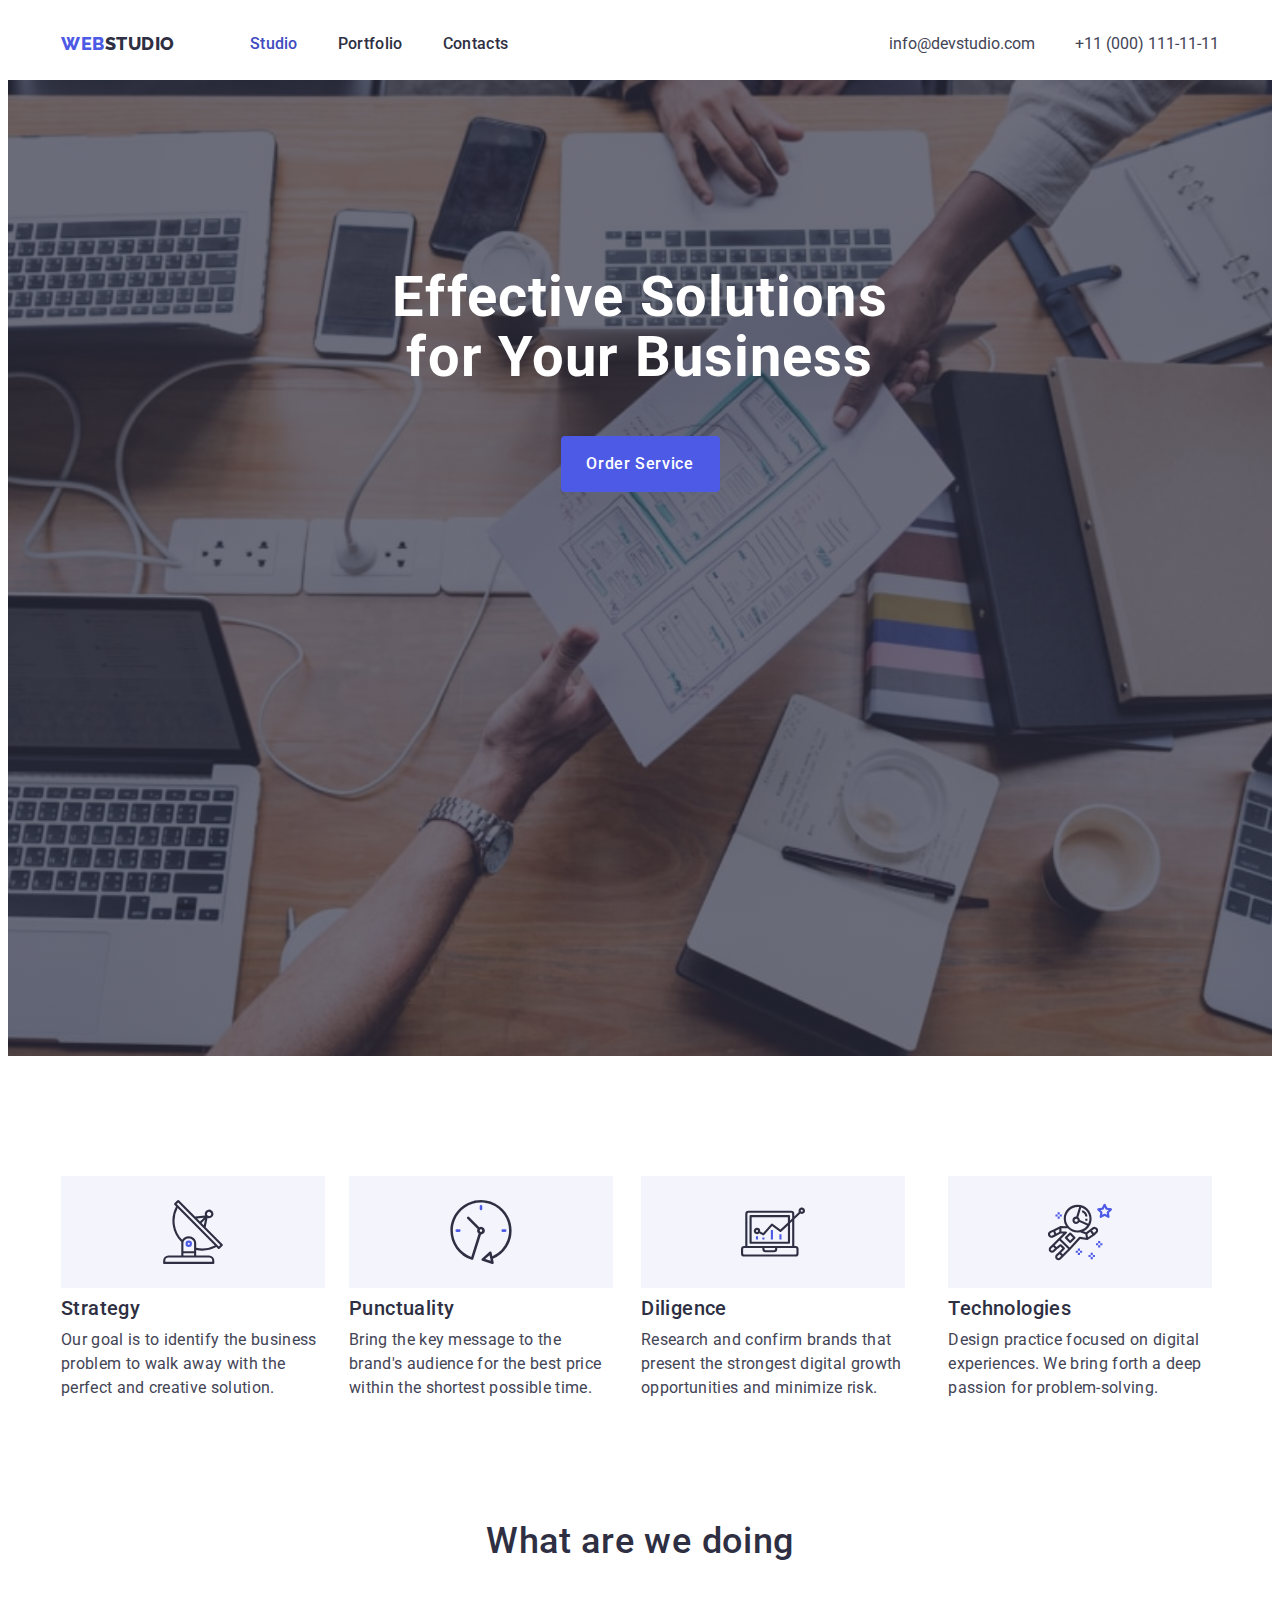
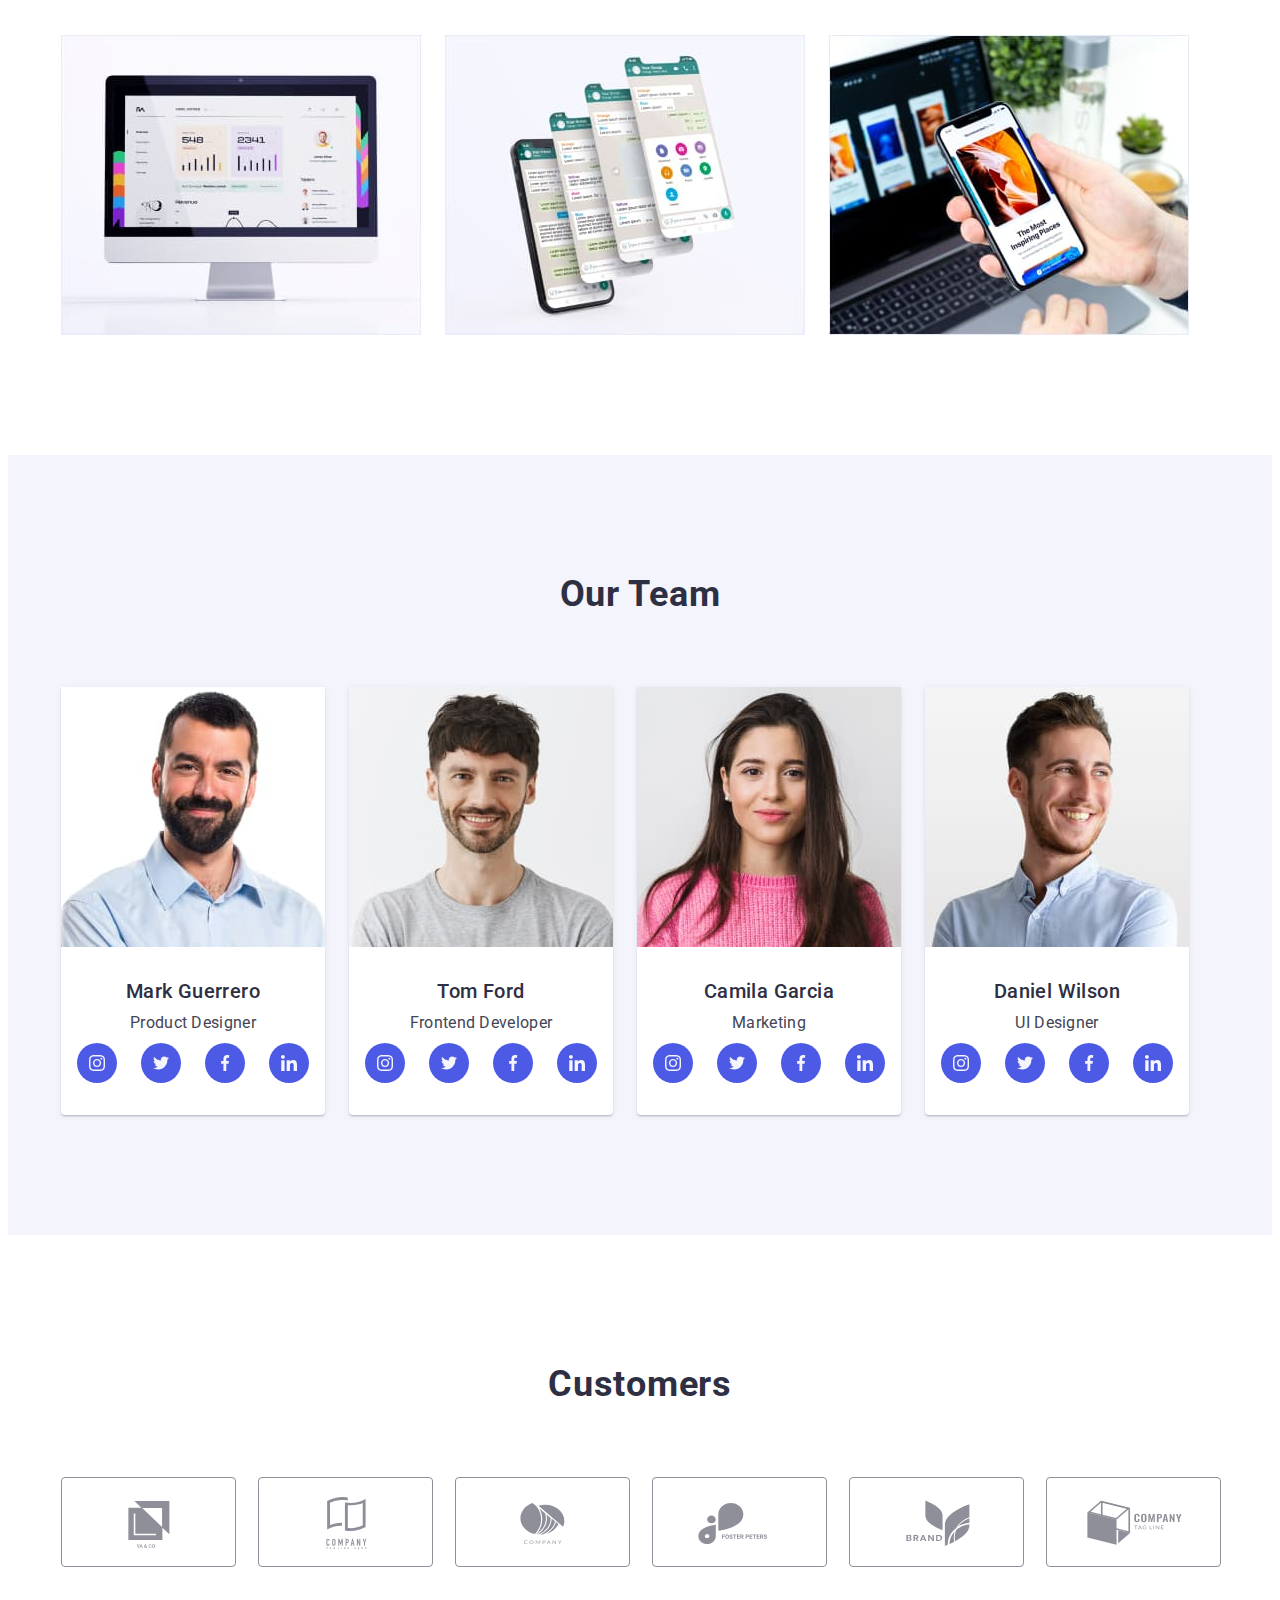
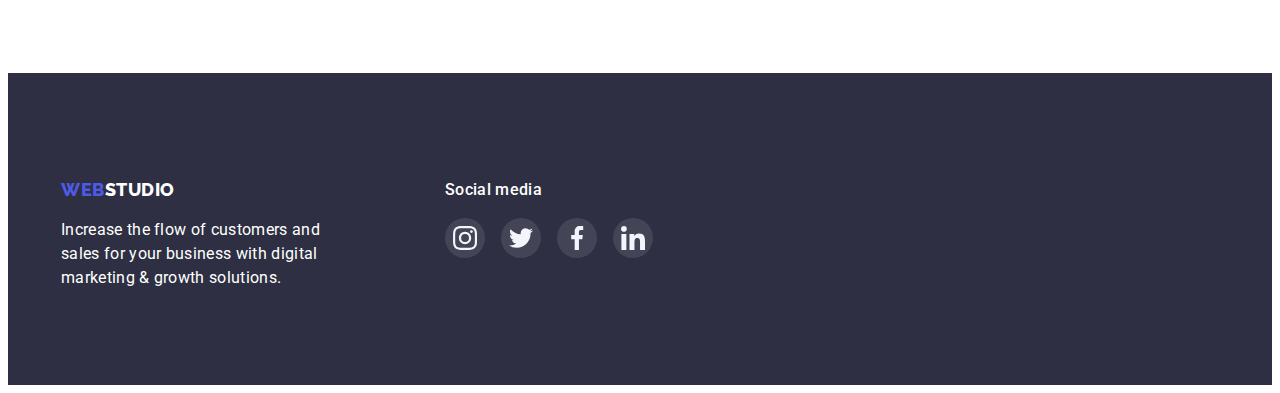
==== index.html @ e16c36f2 "Initial commit" ====
<!DOCTYPE html>
<html lang="en">

<head>
    <meta charset="UTF-8">
    <meta http-equiv="X-UA-Compatible" content="IE=edge">
    <meta name="viewport" content="width=device-width, initial-scale=1.0">
    <title>Web Studio</title>
    <link
        href="https://fonts.googleapis.com/css2?family=Raleway:wght@800&family=Roboto:wght@400;500;700;900&display=swap"
        rel="stylesheet">
    <link href="https://cdnjs.cloudflare.com/ajax/libs/modern-normalize/1.1.0/modern-normalize.min.css" rel="stylesheet"
        integrity="sha512-wpPYUAdjBVSE4KJnH1VR1HeZfpl1ub8YT/NKx4PuQ5NmX2tKuGu6U/JRp5y+Y8XG2tV+wKQpNHVUX03MfMFn9Q=="
        crossorigin="anonymous" referrerpolicy="no-referrer" />
    <link rel="stylesheet" href="./styles/styles.css">
</head>

<body>
    <header class="header">
        <div class="container ">
            <nav class="header-nav">
                <a href="./index.html" class="logo link"><span class="colored-logo-part">Web</span><span
                        class="header-logo">Studio</span> </a>
                <ul class="nav-list list">
                    <li class="nav-item">
                        <a href="./index.html" class="nav-link link current">Studio</a>
                    </li>
                    <li class="nav-item">
                        <a href="./portfolio.html" class="nav-link link">Portfolio</a>
                    </li>
                    <li class="nav-item">
                        <a href="" class="nav-link link">Contacts</a>
                    </li>
                </ul>
            </nav>
            <address class="address">
                <ul class="address-list list">
                    <li class="address-item"><a href="mailto:info@devstudio.com"
                            class="address-link link address-mail">info@devstudio.com</a></li>
                    <li class="address-item"><a href="tel:+110001111111" class="address-link link address-tel">+11 (000)
                            111-11-11</a></li>
                </ul>
            </address>
        </div>
    </header>
    <main>
        <section class="hero">
            <div class="container">
                <h1 class="hero-title">Effective Solutions for Your Business</h1>
                <button type="button" class="hero-button button">Order Service</button>
            </div>
        </section>
        <section class="advantages">
            <div class="container">
                <h2 class="visually-hidden">Advantages</h2>
                <ul class="advantages-list list">
                    <li class="advantages-item">
                        <div class='advantages-wrap'>
                            <svg class="advantages-icon">
                                <use href="./images/icons.svg#icon-antenna" width="64" height="64"></use>
                            </svg>
                        </div>
                        <h3 class="advantages-title">Strategy</h3>
                        <p class="advantages-text">Our goal is to identify the business problem to walk away with the perfect and creative solution.</p>
                        
                    </li>
                    <li class="advantages-item">
                        <div class='advantages-wrap'>
                            <svg class="advantages-icon">
                                <use href="./images/icons.svg#icon-clock" width="64" height="64"></use>
                            </svg>
                        </div>
                        <h3 class="advantages-title">Punctuality</h3>
                        <p class="advantages-text">Bring the key message to the brand's audience for the best price
                            within the shortest possible time.</p>
                    </li>
                    <li class="advantages-item">
                        <div class='advantages-wrap'>
                            <svg class="advantages-icon">
                                <use href="./images/icons.svg#icon-diagram" width="64" height="64"></use>
                            </svg>
                        </div>
                        <h3 class="advantages-title">Diligence</h3>
                        <p class="advantages-text">Research and confirm brands that present the strongest digital growth
                            opportunities and minimize risk.</p>
                    </li>
                    <li class="advantages-item">
                        <div class='advantages-wrap'>
                            <svg class="advantages-icon">
                                <use href="./images/icons.svg#icon-astronaut" width="64" height="64"></use>
                            </svg>
                        </div>
                        <h3 class="advantages-title">Technologies</h3>
                        <p class="advantages-text">Design practice focused on digital experiences. We bring forth a deep
                            passion for problem-solving.</p>
                    </li>
                </ul>
            </div>
        </section>
        <section class="work">
            <div class="container">
                <h2 class="work-title">What are we doing</h2>
                <ul class="work-list list">
                    <li class="work-item">
                        <img src="./images/img1.jpg" alt="computer" width="360">
                    </li>
                    <li class="work-item">
                        <img src="./images/img2.jpg" alt="smartphone" width="360">
                    </li>
                    <li class="work-item">
                        <img src="./images/img3.jpg" alt="smartphone on desktop backgroung" width="360">
                    </li>
                </ul>
            </div>
        </section>
        <section class="team">
            <div class="container">
                <h2 class="team-title title">Our Team</h2>
                <ul class="team-list list">
                    <li class="team-item">
                        <img src="./images/member1.jpg" alt="team member 1" width="264">
                        <div>
                            <h3 class="secondary-title">Mark Guerrero</h3>
                            <p class="team-text">Product Designer</p>
                            <ul class="team-soc-list list">
                                <li class="team-soc-item">
                                    <a href="" class="team-soc-link link">
                                        <svg class="team-soc-icon" width="16px" height="16px">
                                            <use href="./images/icons.svg#icon-instagram"></use>
                                        </svg>
                                    </a>
                                </li>
                                <li class="team-soc-item">
                                    <a href="" class="team-soc-link link">
                                        <svg class="team-soc-icon" width="16px" height="16px">
                                            <use href="./images/icons.svg#icon-twitter"></use>
                                        </svg>
                                    </a>
                                </li>
                                <li class="team-soc-item">
                                    <a href="" class="team-soc-link link">
                                        <svg class="team-soc-icon" width="16px" height="16px">
                                            <use href="./images/icons.svg#icon-facebook"></use>
                                        </svg>
                                    </a>
                                </li>
                                <li class="team-soc-item">
                                    <a href="" class="team-soc-link link">
                                        <svg class="team-soc-icon" width="16px" height="16px">
                                            <use href="./images/icons.svg#icon-linkedin"></use>
                                        </svg>
                                    </a>
                                </li>
                            </ul>
                        </div>
                    </li>
                    <li class="team-item">
                        <img src="./images/member2.jpg" alt="team member 2" width="264">
                        <div>
                            <h3 class="secondary-title">Tom Ford</h3>
                            <p class="team-text">Frontend Developer</p>
                            <ul class="team-soc-list list">
                                <li class="team-soc-item">
                                    <a href="" class="team-soc-link link">
                                        <svg class="team-soc-icon" width="16px" height="16px">
                                            <use href="./images/icons.svg#icon-instagram"></use>
                                        </svg>
                                    </a>
                                </li>
                                <li class="team-soc-item">
                                    <a href="" class="team-soc-link link">
                                        <svg class="team-soc-icon" width="16px" height="16px">
                                            <use href="./images/icons.svg#icon-twitter"></use>
                                        </svg>
                                    </a>
                                </li>
                                <li class="team-soc-item">
                                    <a href="" class="team-soc-link link">
                                        <svg class="team-soc-icon" width="16px" height="16px">
                                            <use href="./images/icons.svg#icon-facebook"></use>
                                        </svg>
                                    </a>
                                </li>
                                <li class="team-soc-item">
                                    <a href="" class="team-soc-link link">
                                        <svg class="team-soc-icon" width="16px" height="16px">
                                            <use href="./images/icons.svg#icon-linkedin"></use>
                                        </svg>
                                    </a>
                                </li>
                            </ul>
                        </div>
                    </li>
                    <li class="team-item">
                        <img src="./images/member3.jpg" alt="team member 2" width="264">
                        <div>
                            <h3 class="secondary-title">Camila Garcia</h3>
                            <p class="team-text">Marketing</p>
                            <ul class="team-soc-list list">
                                <li class="team-soc-item">
                                    <a href="" class="team-soc-link link">
                                        <svg class="team-soc-icon" width="16px" height="16px">
                                            <use href="./images/icons.svg#icon-instagram"></use>
                                        </svg>
                                    </a>
                                </li>
                                <li class="team-soc-item">
                                    <a href="" class="team-soc-link link">
                                        <svg class="team-soc-icon" width="16px" height="16px">
                                            <use href="./images/icons.svg#icon-twitter"></use>
                                        </svg>
                                    </a>
                                </li>
                                <li class="team-soc-item">
                                    <a href="" class="team-soc-link link">
                                        <svg class="team-soc-icon" width="16px" height="16px">
                                            <use href="./images/icons.svg#icon-facebook"></use>
                                        </svg>
                                    </a>
                                </li>
                                <li class="team-soc-item">
                                    <a href="" class="team-soc-link link">
                                        <svg class="team-soc-icon" width="16px" height="16px">
                                            <use href="./images/icons.svg#icon-linkedin"></use>
                                        </svg>
                                    </a>
                                </li>
                            </ul>
                        </div>
                    </li>
                    <li class="team-item">
                        <img src="./images/member4.jpg" alt="team member 4" width="264">
                        <div>
                            <h3 class="secondary-title">Daniel Wilson</h3>
                            <p class="team-text">UI Designer</p>
                            <ul class="team-soc-list list">
                                <li class="team-soc-item">
                                    <a href="" class="team-soc-link link">
                                        <svg class="team-soc-icon" width="16px" height="16px">
                                            <use href="./images/icons.svg#icon-instagram"></use>
                                        </svg>
                                    </a>
                                </li>
                                <li class="team-soc-item">
                                    <a href="" class="team-soc-link link">
                                        <svg class="team-soc-icon" width="16px" height="16px">
                                            <use href="./images/icons.svg#icon-twitter"></use>
                                        </svg>
                                    </a>
                                </li>
                                <li class="team-soc-item">
                                    <a href="" class="team-soc-link link">
                                        <svg class="team-soc-icon" width="16px" height="16px">
                                            <use href="./images/icons.svg#icon-facebook"></use>
                                        </svg>
                                    </a>
                                </li>
                                <li class="team-soc-item">
                                    <a href="" class="team-soc-link link">
                                        <svg class="team-soc-icon" width="16px" height="16px">
                                            <use href="./images/icons.svg#icon-linkedin"></use>
                                        </svg>
                                    </a>
                                </li>
                            </ul>
                        </div>
                    </li>
                </ul>
            </div>
        </section>
        <section class="customers">
            <div class="container">
            <h2 class="customers-title">Customers</h2>
            <ul class="customers-list list">
                <li class="customers-item">
                    <a href="" class="customers-link link">
                        <svg class="customers-icon" width="104" height="56">
                            <use href="./images/icons.svg#icon-Logo1"></use>
                        </svg>
                    </a>
                </li>
                <li class="customers-item">
                    <a href="" class="customers-link link">
                        <svg class="customers-icon" width="104" height="56">
                            <use href="./images/icons.svg#icon-Logo2"></use>
                        </svg>
                    </a>
                </li>
                <li class="customers-item">
                    <a href="" class="customers-link link">
                        <svg class="customers-icon"width="104" height="56">
                            <use href="./images/icons.svg#icon-Logo3"></use>
                        </svg>
                    </a>
                </li>
                <li class="customers-item">
                    <a href="" class="customers-link link">
                        <svg class="customers-icon" width="104" height="56">
                            <use href="./images/icons.svg#icon-Logo4"></use>
                        </svg>
                    </a>
                </li>
                <li class="customers-item">
                    <a href="" class="customers-link link" >
                        <svg class="customers-icon" width="104" height="56">
                            <use href="./images/icons.svg#icon-Logo5"></use>
                        </svg>
                    </a>
                </li>
                <li class="customers-item">
                    <a href="" class="customers-link link">
                        <svg class="customers-icon" width="104" height="56">
                            <use href="./images/icons.svg#icon-Logo6"></use>
                        </svg>
                    </a>
                </li>
            </ul>
            </div>
        </section>
    </main>
    <footer class="footer">
        <div class="container">
            <div class="footer-info">
            <a href="./index.html" class="logo link"><span class="colored-logo-part">Web</span><span
                    class="footer-logo-part">Studio</span> </a>
            <p class="footer-text">Increase the flow of customers and sales for your business with digital marketing &
                growth solutions.</p>
            </div>
            <div>
            <p class="social-media-title">Social media</p>
            <ul class="social-media-list list">
                <li class="social-media-item ">
                    <a href="" class="social-media-link link">
                        <svg class="social-media-icon" width="24px" height="24px">
                            <use href="./images/icons.svg#icon-instagram"></use>
                        </svg>
                    </a>
                </li>
                <li class="social-media-item ">
                    <a href="" class="social-media-link link">
                        <svg class="social-media-icon" width="24px" height="24px">
                            <use href="./images/icons.svg#icon-twitter"></use>
                        </svg>
                    </a>
                </li>
                <li class="social-media-item ">
                    <a href="" class="social-media-link link">
                        <svg class="social-media-icon" width="24px" height="24px">
                            <use href="./images/icons.svg#icon-facebook"></use>
                        </svg>
                    </a>
                </li>
                <li class="social-media-item ">
                    <a href="" class="social-media-link link">
                        <svg class="social-media-icon" width="24px" height="24px">
                            <use href="./images/icons.svg#icon-linkedin"></use>
                        </svg>
                    </a>
                </li>
            </ul>
            </div>
        </div>
    </footer>
</body>

</html>
---- styles/styles.css ----
:root {
    --hero-title-color: #FFFFFF;
    --hero-l-grad: linear-gradient(to right, rgba(46, 47, 66, 0.7), rgba(46, 47, 66, 0.7));
    --main-color: #2E2F42;
    --main-text-color: #434455;
    --logo-color: #4D5AE5;
    --main-active-color: #404BBF;
    --secondary-active-color: #31D0AA;
    --bg-color: #F4F4FD;
    --border-color: #E7E9FC;
    --helper-color: #8E8F99;
}

p,
h1,
h2,
h3,
h4,
h5,
h6 {
    margin: 0;
}

ul {
    margin: 0;
    padding-left: 0;
}

.container {
    width: 100%;
    max-width: 1158px;
    padding-left: 15px;
    padding-right: 15px;
    margin: 0 auto;
    /* outline: 2px solid red; */
}

body {
    font-family: Roboto, sans-serif;
    color: var(--main-text-color);
    background-color: var(--hero-title-color);
}

.link {
    text-decoration: none;
}

.list {
    list-style: none;
}

button {
    font-family: inherit;
    cursor: pointer;
}

img {
    display: block;
}

/* -----------------------------HEADER------------------------ */

.portfolio-header {
    border-bottom: 1px solid var(--border-color);
}

.header .container {
    display: flex;
    align-items: center;
}

.header-nav {
    display: flex;
    align-items: center;
}

.nav-list {
    display: flex;
    gap: 40px;
}

.header .logo {
    display: block;
    padding-top: 24px;
    padding-bottom: 24px;
    font-family: 'Raleway', sans-serif;
    font-weight: 800;
    font-size: 18px;
    line-height: 1.33;
    letter-spacing: 0.03em;
    text-transform: uppercase;
    margin-right: 75px;
}


.colored-logo-part {
    color: var(--logo-color);
}

.header-logo {
    color: var(--main-color);
}

.nav-link {
    display: block;
    font-weight: 500;
    font-size: 16px;
    line-height: 1.5;
    letter-spacing: 0.02em;
    color: var(--main-color);
    padding-top: 24px;
    padding-bottom: 24px;
}

.nav-link:is(:active, :focus, :hover) {
    color: var(--main-active-color);
    
}

.address {
    margin-left: auto;
}

.address-link {
    display: block;
    padding-top: 24px;
    padding-bottom: 24px;
}

.address-tel,
.address-mail {
    font-style: normal;
    font-size: 16px;
    line-height: 1.5;
    color: var(--main-text-color);
}

.address-link:is(:active, :focus, :hover) {
    color: var(--main-active-color);
}

.address-list {
    font-style: normal;
    display: flex;
    gap: 40px;
}

.mail {
    margin-left: 330px;
}

.current {
    color: var(--main-active-color);
}

/* -----------------------------HERO------------------------ */

.hero {
    max-width: 1440px;
    height: 600px;
    margin-left: auto;
    margin-right: auto;
    background-image: var(--hero-l-grad), url(../images/hero-bgr.jpeg);
    background-repeat: no-repeat;
    background-position: center;
    background-size: cover;
    padding-top: 188px;
    padding-bottom: 188px;
}

.hero-title {
    display: block;
    margin: 0 auto 48px auto;
    text-align: center;
    width: 496px;
    font-size: 56px;
    line-height: 1.07;
    letter-spacing: 0.02em;
    color: var(--hero-title-color);
}

.button {
    width: 159px;
    height: 56px;
    font-weight: 500;
    font-size: 16px;
    line-height: 1.5;
    letter-spacing: .04em;
    color: var(--hero-title-color);
    background-color: var(--logo-color);
    border: none;
    border-radius: 4px;
    margin: 0 auto;
    display: block;
}

.button:is(:active, :focus, :hover) {
    background-color: var(--main-active-color);
    border-color: transparent;
}

/* -----------------------------ADVANTAGES------------------------ */

.advantages {
    padding-top: 120px;
}

.advantages-wrap {
    display: flex;
    align-items: center;
    justify-content: center;
    width: 264px;
    height: 112px;
    background-color: var(--bg-color);
}

.advantages-icon {
    width: 64px;
    height: 64px;
    fill: var(--main-color);
}

.advantages-list {
    display: flex;
    justify-content: center;
    align-items: center;
    gap: 24px;
}

.visually-hidden {
    position: absolute;
    width: 1px;
    height: 1px;
    margin: -1px;
    border: 0;
    padding: 0;
    white-space: nowrap;
    clip-path: inset(100%);
    clip: rect(0 0 0 0);
    overflow: hidden;
}

.advantages-title {
    font-weight: 500;
    font-size: 20px;
    line-height: 1.2;
    letter-spacing: 0.02em;
    color: var(--main-color);
    margin-top: 8px;
    margin-bottom: 8px;
}

.advantages-text {
    font-size: 16px;
    line-height: 1.5;
    letter-spacing: 0.02em;
    color: inherit;
}

/* -----------------------------WORK------------------------ */

.work {
    padding-top: 120px;
    padding-bottom: 120px;
}

.work-title {
    margin-bottom: 72px;
    text-align: center;
    font-weight: 500;
    font-size: 36px;
    line-height: 1.2;
    letter-spacing: 0.02em;
    color: var(--main-color);
}

.work-list {
    display: flex;
    gap: 24px;
}

.work-text {
    font-size: 16px;
    line-height: 1.5;
    letter-spacing: 0.02em;
    color: inherit;
}

/* -----------------------------TEAM------------------------ */

.team {
    background-color: var(--bg-color);
    padding-top: 120px;
    padding-bottom: 120px;
}

.team-list {
    display: flex;
    gap: 24px;
}

.team-title {
    margin-bottom: 72px;
    text-align: center;
    font-size: 36px;
    line-height: 1.11;
    letter-spacing: 0.02em;
    color: var(--main-color);
}

.team-item {
    background-color: var(--hero-title-color);
    box-shadow: 0px 1px 6px rgba(46, 47, 66, 0.08), 0px 1px 1px rgba(46, 47, 66, 0.16), 0px 2px 1px rgba(46, 47, 66, 0.08);
    border-radius: 0px 0px 4px 4px;
}

.team-item div {
    text-align: center;
    padding-top: 32px;
    padding-bottom: 32px;
}

.secondary-title {
    font-weight: 500;
    font-size: 20px;
    line-height: 1.2;
    letter-spacing: 0.02em;
    color: var(--main-color);
    margin-bottom: 8px;
}

.team-text {
    font-size: 16px;
    line-height: 1.5;
    letter-spacing: 0.02em;
    color: inherit;
}

.team-soc-list {
    display: flex;
    justify-content: center;
    gap: 24px;
    margin-top: 8px;
}

.team-soc-item {
    width: 40px;
    height: 40px;
}

.team-soc-link {
    display: flex;
    justify-content: center;
    align-items: center;
    width: 100%;
    height: 100%;
    border-radius: 50%;
    background-color: var(--logo-color);
}

.team-soc-link:is(:hover, :focus) {
    background-color: var(--main-active-color);
}

.team-soc-icon {
    fill: var(--bg-color);
}

/* -----------------------------CUSTOMERS------------------------ */

.customers {
    padding-top: 130px;
    padding-bottom: 108px;
}

.customers-title {
    font-size: 36px;
    line-height: 1.11;
    letter-spacing: 0.02em;
    text-align: center;
    margin-bottom: 72px;
    color: var(--main-color);
}

.customers-list {
    display: flex;
    gap: 24px;
}

.customers-item {
    width: calc((100% - 120px) / 6);
    height: 88px;
}

.customers-link {
    width: 100%;
    height: 100%;
    border: 1px solid var(--helper-color);
    border-radius: 4px;
    display: flex;
    justify-content: center;
    align-items: center;
    color: var(--helper-color);
}

.customers-icon {
    fill: currentColor;
}

.customers-link:is(:hover, :focus) {
    border-color: var(--main-active-color);
    color: var(--main-active-color);
}

/* -----------------------------GALLERY------------------------ */

.gallery {
    padding-top: 96px;
    padding-bottom: 120px;
}

.buttons-list {
    display: flex;
    gap: 24px;
    justify-content: center;
    align-content: center;
    margin-bottom: 72px;
}

.gallery-item {
    box-shadow: 0px 1px 6px rgba(46, 47, 66, 0.08);
}

.gallery-link {
    display: block;
}

.gallery-link:is(:hover, :focus) {
    box-shadow: 
    0px 1px 6px rgba(46, 47, 66, 0.08), 
    0px 1px 1px rgba(46, 47, 66, 0.16), 
    0px 2px 1px rgba(46, 47, 66, 0.08);
}

.gallery-button {
    padding: 12px 24px;
    font-weight: 500;
    font-size: 16px;
    line-height: 1.5;
    text-align: center;
    letter-spacing: 0.04em;
    height: 48px;
    border: 1px solid var(--border-color);
    border-radius: 4px;
    color: var(--logo-color);
    background-color: var(--bg-color);
}

.gallery-button:is(:hover, :focus) {
    font-family: inherit;
    color: var(--hero-title-color);
    background-color: var(--main-active-color);
    border-color: transparent;
    box-shadow: 
    0px 3px 1px rgba(0, 0, 0, 0.1), 
    0px 2px 1px rgba(0, 0, 0, 0.08), 
    0px 2px 2px rgba(0, 0, 0, 0.12);
}

.gallery-list {
    display: flex;
    flex-wrap: wrap;
    gap: 24px;
}

.gallery-info {
    padding-top: 32px;
    padding-left: 16px;
    padding-bottom: 32px;
    border-top: none;
    border: 1px solid var(--border-color);
}

.gallery-title {
    font-weight: 500;
    font-size: 20px;
    line-height: 1.2;
    letter-spacing: 0.02em;
    color: var(--main-color);
    margin-bottom: 8px;
}

.gallery-text {
    color: var(--main-text-color);
    font-size: 16px;
    line-height: 1.5;
    letter-spacing: 0.02em;
}

/* -----------------------------FOOTER------------------------ */

.footer {
    padding-top: 105px;
    padding-bottom: 95px;
    background-color: var(--main-color);
}

.footer .container {
    display: flex;
    gap: 120px;
}

.footer .logo {
    font-family: 'Raleway', sans-serif;
    font-weight: 800;
    font-size: 18px;
    line-height: 1.33;
    letter-spacing: 0.03em;
    text-transform: uppercase;
}

.footer-logo-part {
    color: var(--hero-title-color);
}

.footer-text {
    margin-top: 16px;
    width: 264px;
    font-size: 16px;
    line-height: 1.5;
    letter-spacing: 0.02em;
    color: var(--hero-title-color);
}

.social-media-title {
    font-weight: 500;
    font-size: 16px;
    line-height: 1.5;
    letter-spacing: 0.02em;
    color: var(--hero-title-color);
    margin-bottom: 16px;
}

.social-media-list {
    display: flex;
    justify-content: center;
    gap: 16px;
}

.social-media-item {
    width: 40px;
    height: 40px;
}

.social-media-link {
    width: 100%;
    height: 100%;
    border-radius: 50%;
    display: flex;
    justify-content: center;
    align-items: center;
    background-color: rgba(255, 255, 255, 0.1);
}

.social-media-link:is(:hover, :focus) {
    background-color: var(--secondary-active-color);
}

.social-media-icon {
    fill: var(--bg-color);
}
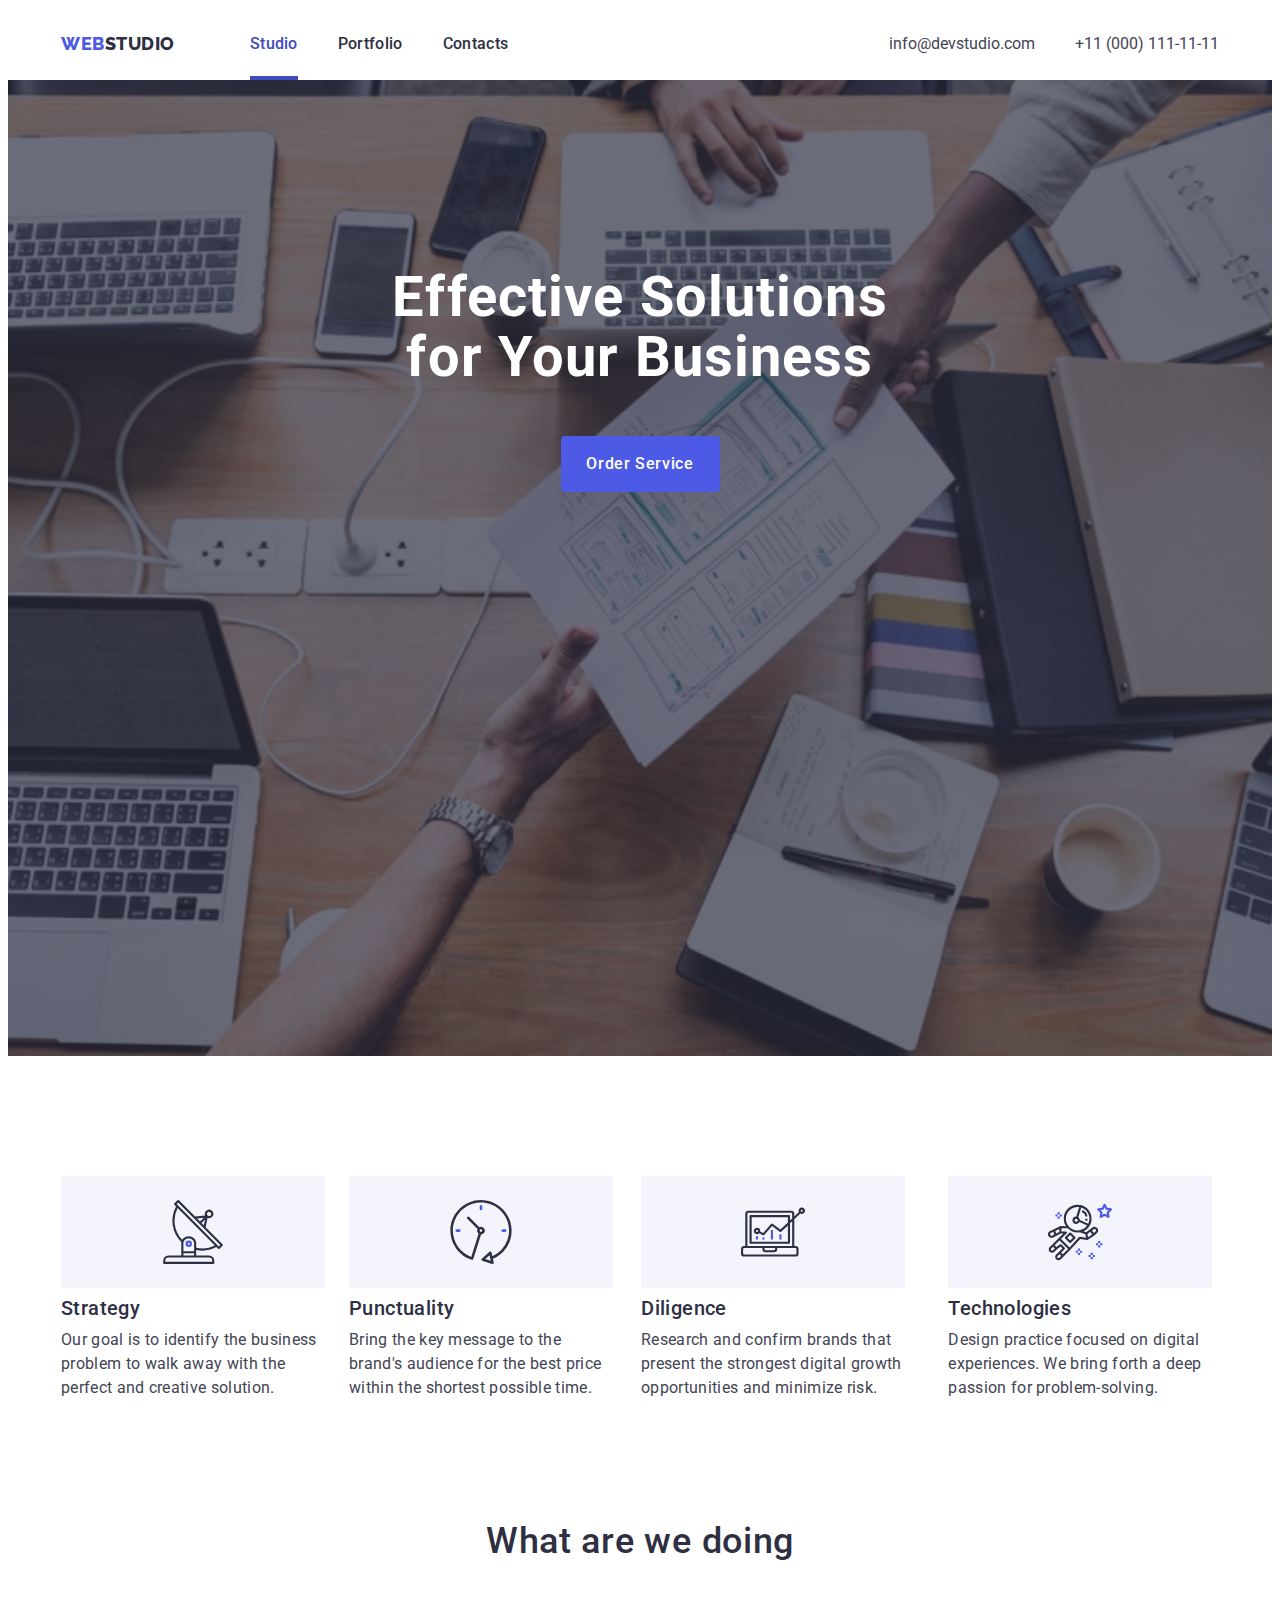
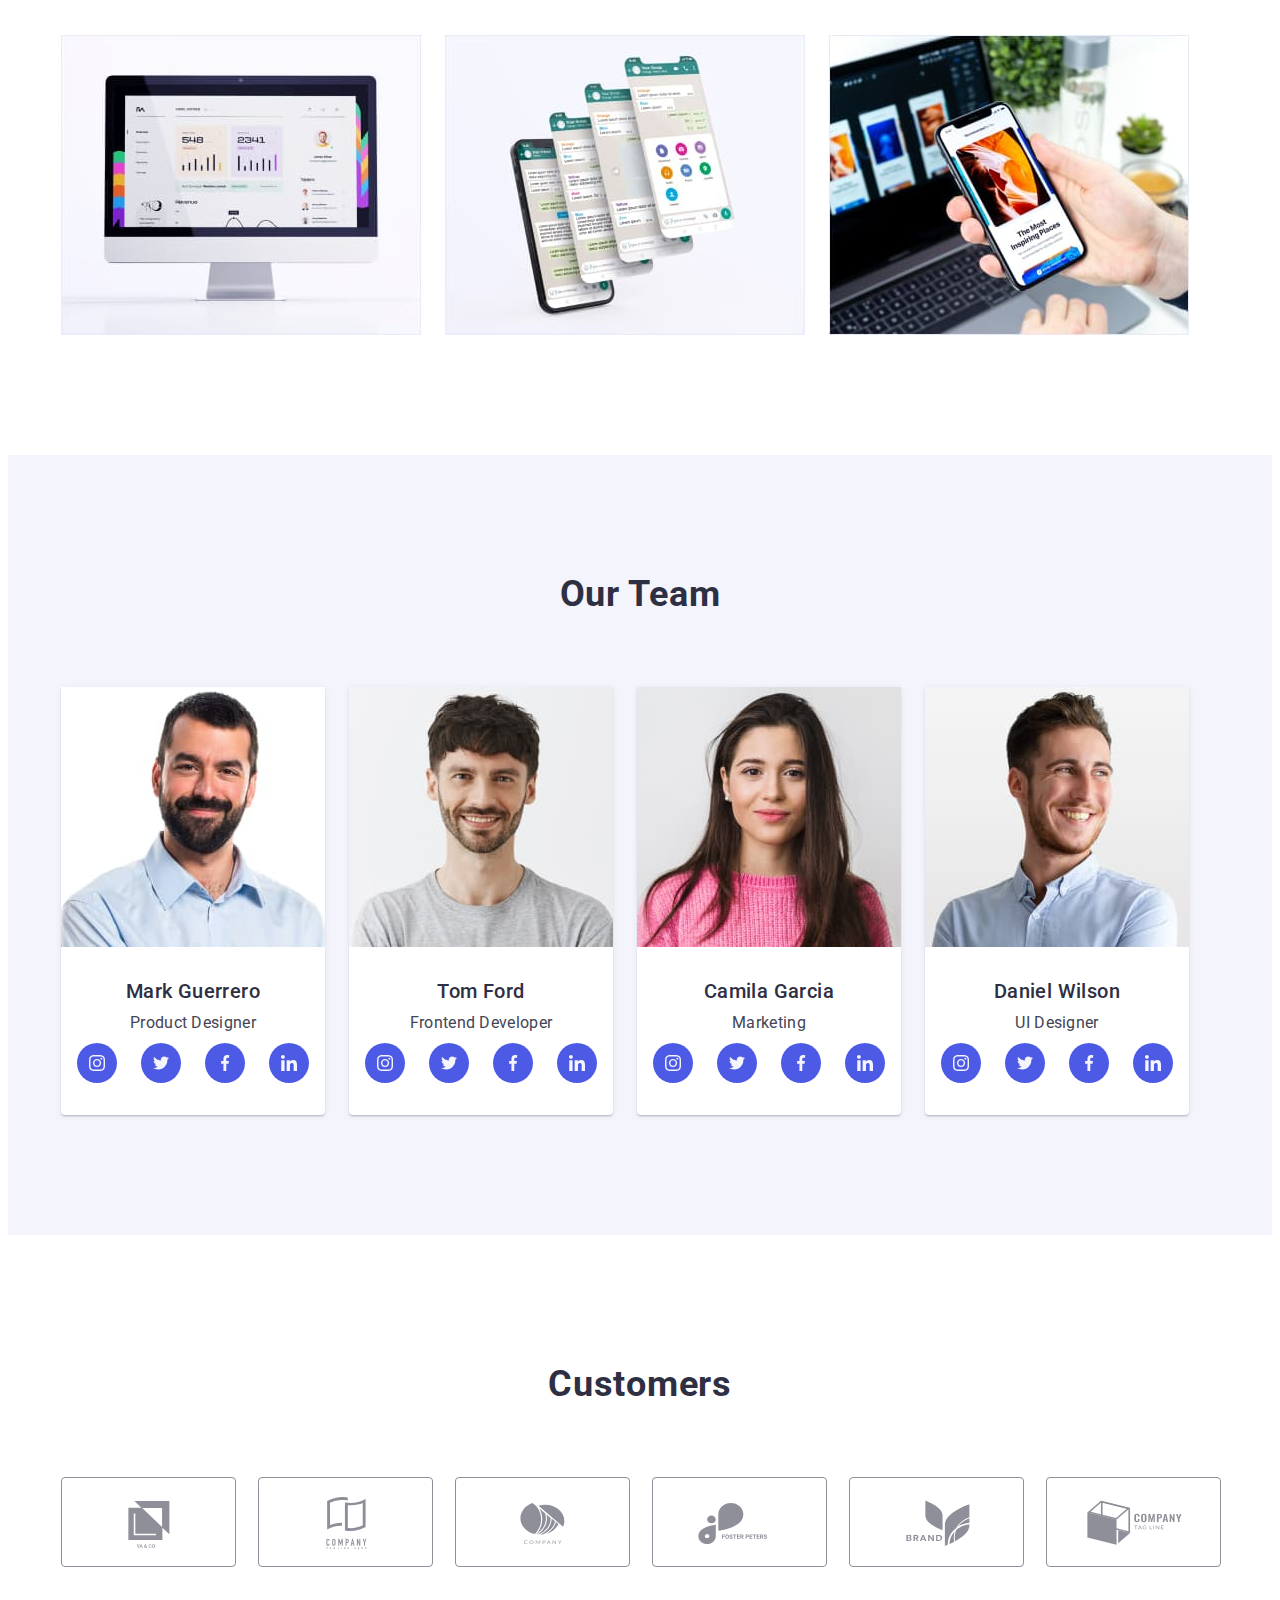
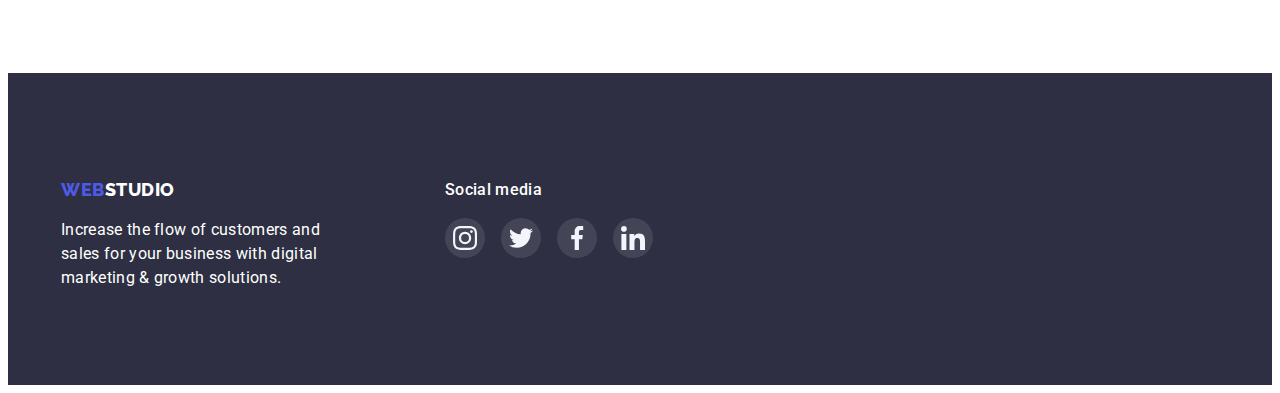
==== commit 02a9cd2d: "first try" ====
--- a/index.html
+++ b/index.html
@@ -22,7 +22,7 @@
                 <a href="./index.html" class="logo link"><span class="colored-logo-part">Web</span><span
                         class="header-logo">Studio</span> </a>
                 <ul class="nav-list list">
-                    <li class="nav-item">
+                    <li class="nav-item current-item">
                         <a href="./index.html" class="nav-link link current">Studio</a>
                     </li>
                     <li class="nav-item">
@@ -47,7 +47,7 @@
         <section class="hero">
             <div class="container">
                 <h1 class="hero-title">Effective Solutions for Your Business</h1>
-                <button type="button" class="hero-button button">Order Service</button>
+                <button class="hero-button button" data-modal-open type="button">Order Service</button>
             </div>
         </section>
         <section class="advantages">
@@ -361,6 +361,16 @@
             </div>
         </div>
     </footer>
+    <div class="backdrop is-hidden" data-modal>
+        <div class="modal">
+            <button class="modal-close" data-modal-close type="button">
+                <svg class="close-button" width="8" height="8">
+                    <use href="./images/icons.svg#icon-close"></use>
+                </svg>
+            </button>
+        </div>
+    </div>
+    <script src="./js/modal.js"></script>
 </body>
 
 </html>--- a/styles/styles.css
+++ b/styles/styles.css
@@ -9,6 +9,8 @@
     --bg-color: #F4F4FD;
     --border-color: #E7E9FC;
     --helper-color: #8E8F99;
+    --modal-bg: #FCFCFC;
+    --close-btn-bg: #E7E9FC;
 }
 
 p,
@@ -58,6 +60,54 @@
     display: block;
 }
 
+.backdrop {
+    position: fixed;
+    top: 0;
+    width: 100%;
+    height: 100%;
+    background-color: rgba(46, 47, 66, 0.4);
+    box-shadow: 0px 1px 1px rgba(0, 0, 0, 0.14), 0px 1px 3px rgba(0, 0, 0, 0.12), 0px 2px 1px rgba(0, 0, 0, 0.2);
+    border-radius: 4px;
+    transition: opacity 250ms cubic-bezier(0.4, 0, 0.2, 1), visibility 250ms cubic-bezier(0.4, 0, 0.2, 1);
+}
+
+.backdrop.is-hidden .modal {
+    transform: translate(-50%, -50%) scale(0)
+}
+
+.modal {
+    position: absolute;
+    top: 50%;
+    left: 50%;
+    transform: translate(-50%, -50%) scale(1);
+    width: 408px;
+    min-height: 576px;
+    padding: 24px;
+    background-color: var(--modal-bg);
+    box-shadow: 0px 1px 1px rgba(0, 0, 0, 0.14), 0px 1px 3px rgba(0, 0, 0, 0.12), 0px 2px 1px rgba(0, 0, 0, 0.2);
+    border-radius: 4px;
+    transition: transform 250ms cubic-bezier(0.4, 0, 0.2, 1);
+}
+
+.modal-close {
+    width: 24px;
+    height: 24px;
+    border: 1px solid rgba(0, 0, 0, 0.1);
+    border-radius: 50%;
+    border-color: var(--close-btn-bg);
+    display: flex;
+    align-items: center;
+    justify-content: center;
+    margin-left: auto;
+    padding: 0;
+}
+
+.is-hidden {
+    opacity: 0;
+    visibility: hidden;
+    pointer-events: none;
+}
+
 /* -----------------------------HEADER------------------------ */
 
 .portfolio-header {
@@ -69,6 +119,12 @@
     align-items: center;
 }
 
+.header {
+    min-height: 72px;
+    /* padding-top: 24px; */
+    /* padding-bottom: 24px; */
+}
+
 .header-nav {
     display: flex;
     align-items: center;
@@ -79,10 +135,9 @@
     gap: 40px;
 }
 
+
 .header .logo {
     display: block;
-    padding-top: 24px;
-    padding-bottom: 24px;
     font-family: 'Raleway', sans-serif;
     font-weight: 800;
     font-size: 18px;
@@ -92,7 +147,6 @@
     margin-right: 75px;
 }
 
-
 .colored-logo-part {
     color: var(--logo-color);
 }
@@ -103,13 +157,14 @@
 
 .nav-link {
     display: block;
-    font-weight: 500;
-    font-size: 16px;
-    line-height: 1.5;
-    letter-spacing: 0.02em;
-    color: var(--main-color);
     padding-top: 24px;
     padding-bottom: 24px;
+    font-weight: 500;
+    font-size: 16px;
+    line-height: 1.5;
+    letter-spacing: 0.02em;
+    color: var(--main-color);
+    transition: color 250ms cubic-bezier(0.4, 0, 0.2, 1);
 }
 
 .nav-link:is(:active, :focus, :hover) {
@@ -123,8 +178,7 @@
 
 .address-link {
     display: block;
-    padding-top: 24px;
-    padding-bottom: 24px;
+    transition: color 250ms cubic-bezier(0.4, 0, 0.2, 1);
 }
 
 .address-tel,
@@ -151,6 +205,20 @@
 
 .current {
     color: var(--main-active-color);
+}
+
+.nav-item {
+    position: relative;
+}
+
+.current::after {
+    content: '';
+    position: absolute;
+    bottom: 0;
+    display: block;
+    width: 100%;
+    height: 4px;
+    background-color: var(--main-active-color);
 }
 
 /* -----------------------------HERO------------------------ */
@@ -192,6 +260,7 @@
     border-radius: 4px;
     margin: 0 auto;
     display: block;
+    transition: background-color 250ms cubic-bezier(0.4, 0, 0.2, 1), border-color 250ms cubic-bezier(0.4, 0, 0.2, 1);
 }
 
 .button:is(:active, :focus, :hover) {
@@ -356,6 +425,7 @@
     height: 100%;
     border-radius: 50%;
     background-color: var(--logo-color);
+    transition: background-color 250ms cubic-bezier(0.4, 0, 0.2, 1);
 }
 
 .team-soc-link:is(:hover, :focus) {
@@ -401,6 +471,7 @@
     justify-content: center;
     align-items: center;
     color: var(--helper-color);
+    transition: color 250ms cubic-bezier(0.4, 0, 0.2, 1), border-color 250ms cubic-bezier(0.4, 0, 0.2, 1);
 }
 
 .customers-icon {
@@ -419,6 +490,33 @@
     padding-bottom: 120px;
 }
 
+.gallery-wrap {
+    position: relative; 
+    overflow: auto;
+}
+
+.gallery-descr {
+    position: absolute;
+    top: 0;
+    /* display: block; */
+    padding-top: 40px;
+    padding-right: 40px;
+    padding-left: 40px;
+    height: 100%;
+    font-size: 16px;
+    line-height: 1.5;
+    letter-spacing: 0.02em;
+    color: var(--bg-color);
+    background-color: var(--logo-color);
+    transform: translateY(100%);
+    transition: transform 250ms cubic-bezier(0.4, 0, 0.2, 1);
+}
+
+.gallery-link:is(:hover, :focus) .gallery-descr {
+    transform: translateY(0);
+}
+
+
 .buttons-list {
     display: flex;
     gap: 24px;
@@ -433,6 +531,7 @@
 
 .gallery-link {
     display: block;
+    transition: box-shadow 250ms cubic-bezier(0.4, 0, 0.2, 1);
 }
 
 .gallery-link:is(:hover, :focus) {
@@ -454,10 +553,14 @@
     border-radius: 4px;
     color: var(--logo-color);
     background-color: var(--bg-color);
+    transition: 
+    color 250ms cubic-bezier(0.4, 0, 0.2, 1), 
+    background-color 250ms cubic-bezier(0.4, 0, 0.2, 1), 
+    border-color 250ms cubic-bezier(0.4, 0, 0.2, 1), 
+    box-shadow 250ms cubic-bezier(0.4, 0, 0.2, 1);
 }
 
 .gallery-button:is(:hover, :focus) {
-    font-family: inherit;
     color: var(--hero-title-color);
     background-color: var(--main-active-color);
     border-color: transparent;
@@ -497,6 +600,8 @@
     letter-spacing: 0.02em;
 }
 
+
+
 /* -----------------------------FOOTER------------------------ */
 
 .footer {
@@ -560,6 +665,7 @@
     justify-content: center;
     align-items: center;
     background-color: rgba(255, 255, 255, 0.1);
+    transition: background-color 250ms cubic-bezier(0.4, 0, 0.2, 1);
 }
 
 .social-media-link:is(:hover, :focus) {
